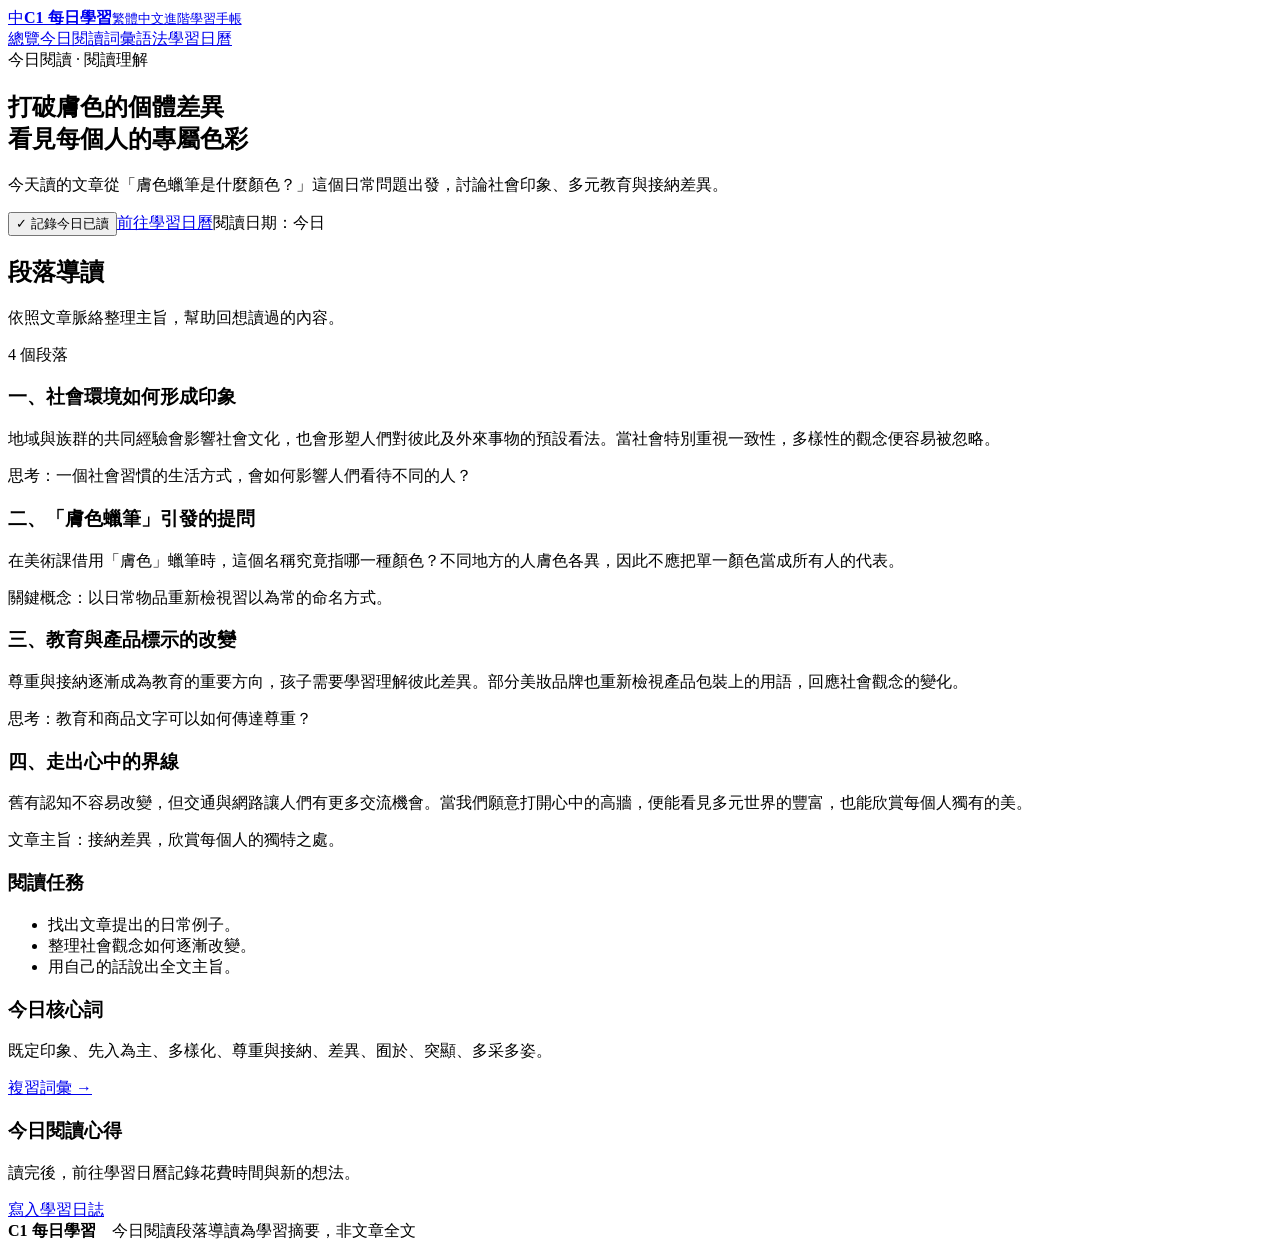
==== c1-bai-doc.html @ d9f83b08 "Add C1 study c1-bai-doc.html" ====
<!doctype html><html lang="zh-Hant"><head><meta charset="utf-8"><meta name="viewport" content="width=device-width,initial-scale=1"><meta name="theme-color" content="#f3f6fc"><title>C1 每日學習｜今日閱讀</title><link rel="preconnect" href="https://fonts.googleapis.com"><link rel="preconnect" href="https://fonts.gstatic.com" crossorigin><link href="https://fonts.googleapis.com/css2?family=DM+Sans:wght@400;500;600;700;800&family=Noto+Sans+TC:wght@400;500;600;700;800&display=swap" rel="stylesheet"><link rel="stylesheet" href="c1-theme.css"><script defer src="c1-study.js"></script></head><body data-page="reading"><header class="topbar"><div class="shell top-inner"><a class="brand" href="c1-hoc-moi-ngay.html"><span class="brand-mark">中</span><span><b>C1 每日學習</b><small>繁體中文進階學習手帳</small></span></a><nav class="nav"><a data-page="home" href="c1-hoc-moi-ngay.html">總覽</a><a data-page="reading" href="c1-bai-doc.html">今日閱讀</a><a data-page="vocab" href="c1-ci-hui.html">詞彙</a><a data-page="grammar" href="c1-yu-fa.html">語法</a><a data-page="calendar" href="c1-xue-xi-ri-li.html">學習日曆</a></nav><span class="date-chip" data-today></span></div></header><main class="shell main"><section class="hero"><div class="eyebrow">今日閱讀 · 閱讀理解</div><h1>打破膚色的個體差異<br><span class="gradient-text">看見每個人的專屬色彩</span></h1><p>今天讀的文章從「膚色蠟筆是什麼顏色？」這個日常問題出發，討論社會印象、多元教育與接納差異。</p><div class="hero-actions"><button class="btn btn-primary" id="markRead">✓ 記錄今日已讀</button><a class="btn btn-soft" href="c1-xue-xi-ri-li.html">前往學習日曆</a><span class="tag" id="readStatus">閱讀日期：今日</span></div></section><section class="page-grid"><div><div class="section-head"><div><h2>段落導讀</h2><p>依照文章脈絡整理主旨，幫助回想讀過的內容。</p></div><span class="tag">4 個段落</span></div><article class="article-card"><h3>一、社會環境如何形成印象</h3><p>地域與族群的共同經驗會影響社會文化，也會形塑人們對彼此及外來事物的預設看法。當社會特別重視一致性，多樣性的觀念便容易被忽略。</p><div class="keyline">思考：一個社會習慣的生活方式，會如何影響人們看待不同的人？</div></article><article class="article-card"><h3>二、「膚色蠟筆」引發的提問</h3><p>在美術課借用「膚色」蠟筆時，這個名稱究竟指哪一種顏色？不同地方的人膚色各異，因此不應把單一顏色當成所有人的代表。</p><div class="keyline">關鍵概念：以日常物品重新檢視習以為常的命名方式。</div></article><article class="article-card"><h3>三、教育與產品標示的改變</h3><p>尊重與接納逐漸成為教育的重要方向，孩子需要學習理解彼此差異。部分美妝品牌也重新檢視產品包裝上的用語，回應社會觀念的變化。</p><div class="keyline">思考：教育和商品文字可以如何傳達尊重？</div></article><article class="article-card"><h3>四、走出心中的界線</h3><p>舊有認知不容易改變，但交通與網路讓人們有更多交流機會。當我們願意打開心中的高牆，便能看見多元世界的豐富，也能欣賞每個人獨有的美。</p><div class="keyline">文章主旨：接納差異，欣賞每個人的獨特之處。</div></article></div><aside class="page-side"><div class="side-card"><h3>閱讀任務</h3><ul><li>找出文章提出的日常例子。</li><li>整理社會觀念如何逐漸改變。</li><li>用自己的話說出全文主旨。</li></ul></div><div class="side-card"><h3>今日核心詞</h3><p>既定印象、先入為主、多樣化、尊重與接納、差異、囿於、突顯、多采多姿。</p><a class="btn btn-soft" href="c1-ci-hui.html">複習詞彙 →</a></div><div class="side-card"><h3>今日閱讀心得</h3><p>讀完後，前往學習日曆記錄花費時間與新的想法。</p><a class="btn btn-primary" href="c1-xue-xi-ri-li.html">寫入學習日誌</a></div></aside></section></main><footer class="shell footer"><span><strong>C1 每日學習</strong>　今日閱讀</span><span>段落導讀為學習摘要，非文章全文</span></footer></body></html>
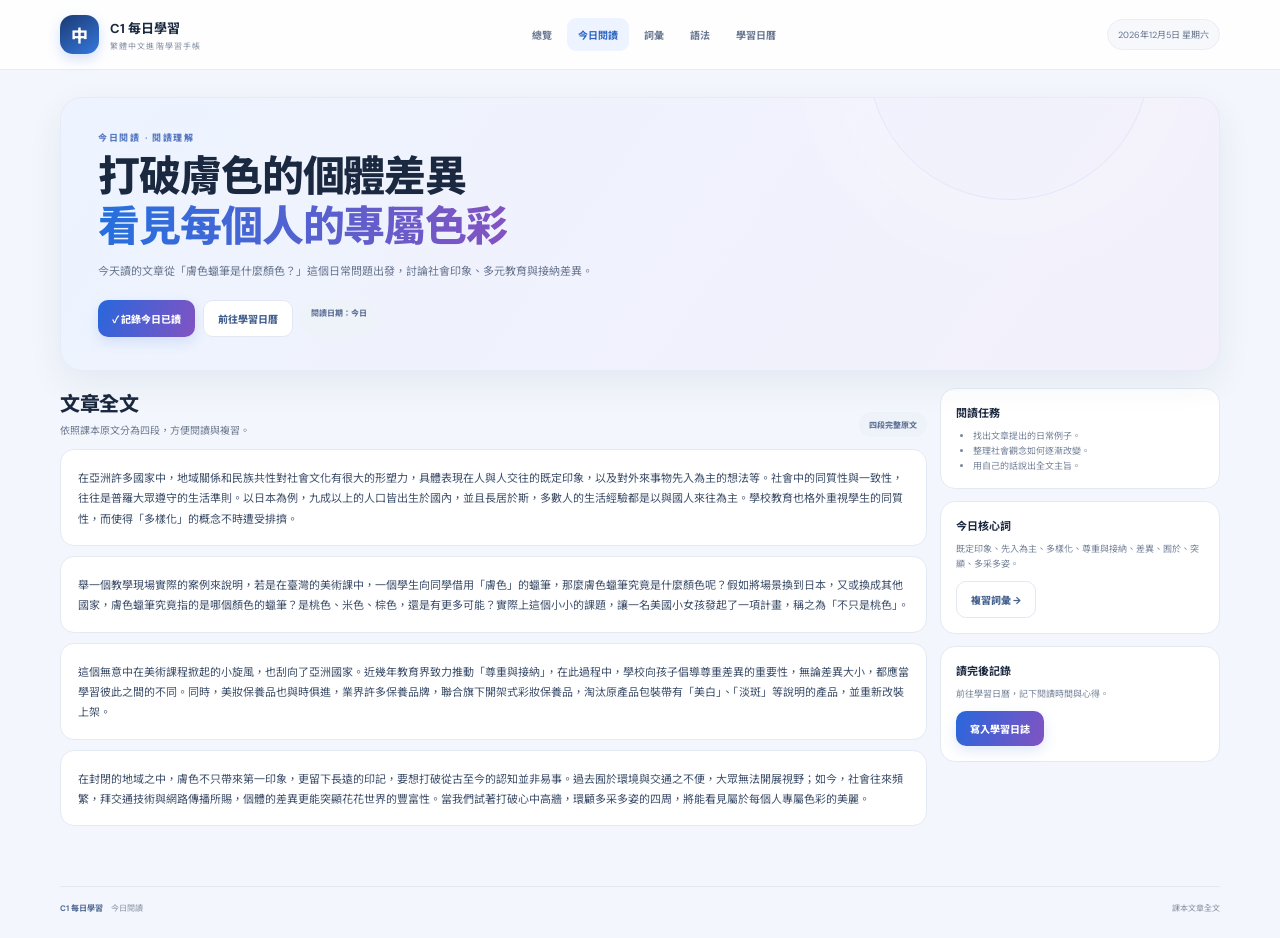
==== commit 201e4e7c: "Show complete reading passage on article page" ====
--- a/c1-bai-doc.html
+++ b/c1-bai-doc.html
@@ -1,2 +1,2 @@
-<!doctype html><html lang="zh-Hant"><head><meta charset="utf-8"><meta name="viewport" content="width=device-width,initial-scale=1"><meta name="theme-color" content="#f3f6fc"><title>C1 每日學習｜今日閱讀</title><link rel="preconnect" href="https://fonts.googleapis.com"><link rel="preconnect" href="https://fonts.gstatic.com" crossorigin><link href="https://fonts.googleapis.com/css2?family=DM+Sans:wght@400;500;600;700;800&family=Noto+Sans+TC:wght@400;500;600;700;800&display=swap" rel="stylesheet"><link rel="stylesheet" href="c1-theme.css"><script defer src="c1-study.js"></script></head><body data-page="reading"><header class="topbar"><div class="shell top-inner"><a class="brand" href="c1-hoc-moi-ngay.html"><span class="brand-mark">中</span><span><b>C1 每日學習</b><small>繁體中文進階學習手帳</small></span></a><nav class="nav"><a data-page="home" href="c1-hoc-moi-ngay.html">總覽</a><a data-page="reading" href="c1-bai-doc.html">今日閱讀</a><a data-page="vocab" href="c1-ci-hui.html">詞彙</a><a data-page="grammar" href="c1-yu-fa.html">語法</a><a data-page="calendar" href="c1-xue-xi-ri-li.html">學習日曆</a></nav><span class="date-chip" data-today></span></div></header><main class="shell main"><section class="hero"><div class="eyebrow">今日閱讀 · 閱讀理解</div><h1>打破膚色的個體差異<br><span class="gradient-text">看見每個人的專屬色彩</span></h1><p>今天讀的文章從「膚色蠟筆是什麼顏色？」這個日常問題出發，討論社會印象、多元教育與接納差異。</p><div class="hero-actions"><button class="btn btn-primary" id="markRead">✓ 記錄今日已讀</button><a class="btn btn-soft" href="c1-xue-xi-ri-li.html">前往學習日曆</a><span class="tag" id="readStatus">閱讀日期：今日</span></div></section><section class="page-grid"><div><div class="section-head"><div><h2>段落導讀</h2><p>依照文章脈絡整理主旨，幫助回想讀過的內容。</p></div><span class="tag">4 個段落</span></div><article class="article-card"><h3>一、社會環境如何形成印象</h3><p>地域與族群的共同經驗會影響社會文化，也會形塑人們對彼此及外來事物的預設看法。當社會特別重視一致性，多樣性的觀念便容易被忽略。</p><div class="keyline">思考：一個社會習慣的生活方式，會如何影響人們看待不同的人？</div></article><article class="article-card"><h3>二、「膚色蠟筆」引發的提問</h3><p>在美術課借用「膚色」蠟筆時，這個名稱究竟指哪一種顏色？不同地方的人膚色各異，因此不應把單一顏色當成所有人的代表。</p><div class="keyline">關鍵概念：以日常物品重新檢視習以為常的命名方式。</div></article><article class="article-card"><h3>三、教育與產品標示的改變</h3><p>尊重與接納逐漸成為教育的重要方向，孩子需要學習理解彼此差異。部分美妝品牌也重新檢視產品包裝上的用語，回應社會觀念的變化。</p><div class="keyline">思考：教育和商品文字可以如何傳達尊重？</div></article><article class="article-card"><h3>四、走出心中的界線</h3><p>舊有認知不容易改變，但交通與網路讓人們有更多交流機會。當我們願意打開心中的高牆，便能看見多元世界的豐富，也能欣賞每個人獨有的美。</p><div class="keyline">文章主旨：接納差異，欣賞每個人的獨特之處。</div></article></div><aside class="page-side"><div class="side-card"><h3>閱讀任務</h3><ul><li>找出文章提出的日常例子。</li><li>整理社會觀念如何逐漸改變。</li><li>用自己的話說出全文主旨。</li></ul></div><div class="side-card"><h3>今日核心詞</h3><p>既定印象、先入為主、多樣化、尊重與接納、差異、囿於、突顯、多采多姿。</p><a class="btn btn-soft" href="c1-ci-hui.html">複習詞彙 →</a></div><div class="side-card"><h3>今日閱讀心得</h3><p>讀完後，前往學習日曆記錄花費時間與新的想法。</p><a class="btn btn-primary" href="c1-xue-xi-ri-li.html">寫入學習日誌</a></div></aside></section></main><footer class="shell footer"><span><strong>C1 每日學習</strong>　今日閱讀</span><span>段落導讀為學習摘要，非文章全文</span></footer></body></html>
+<!doctype html><html lang="zh-Hant"><head><meta charset="utf-8"><meta name="viewport" content="width=device-width,initial-scale=1"><meta name="theme-color" content="#f3f6fc"><title>C1 每日學習｜今日閱讀</title><link rel="preconnect" href="https://fonts.googleapis.com"><link rel="preconnect" href="https://fonts.gstatic.com" crossorigin><link href="https://fonts.googleapis.com/css2?family=DM+Sans:wght@400;500;600;700;800&family=Noto+Sans+TC:wght@400;500;600;700;800&display=swap" rel="stylesheet"><link rel="stylesheet" href="c1-theme.css"><script defer src="c1-study.js"></script></head><body data-page="reading"><header class="topbar"><div class="shell top-inner"><a class="brand" href="c1-hoc-moi-ngay.html"><span class="brand-mark">中</span><span><b>C1 每日學習</b><small>繁體中文進階學習手帳</small></span></a><nav class="nav"><a data-page="home" href="c1-hoc-moi-ngay.html">總覽</a><a data-page="reading" href="c1-bai-doc.html">今日閱讀</a><a data-page="vocab" href="c1-ci-hui.html">詞彙</a><a data-page="grammar" href="c1-yu-fa.html">語法</a><a data-page="calendar" href="c1-xue-xi-ri-li.html">學習日曆</a></nav><span class="date-chip" data-today></span></div></header><main class="shell main"><section class="hero"><div class="eyebrow">今日閱讀 · 閱讀理解</div><h1>打破膚色的個體差異<br><span class="gradient-text">看見每個人的專屬色彩</span></h1><p>今天讀的文章從「膚色蠟筆是什麼顏色？」這個日常問題出發，討論社會印象、多元教育與接納差異。</p><div class="hero-actions"><button class="btn btn-primary" id="markRead">✓ 記錄今日已讀</button><a class="btn btn-soft" href="c1-xue-xi-ri-li.html">前往學習日曆</a><span class="tag" id="readStatus">閱讀日期：今日</span></div></section><section class="page-grid"><div><div class="section-head"><div><h2>文章全文</h2><p>依照課本原文分為四段，方便閱讀與複習。</p></div><span class="tag">四段完整原文</span></div><div class="full-article"><article class="article-card"><p>在亞洲許多國家中，地域關係和民族共性對社會文化有很大的形塑力，具體表現在人與人交往的既定印象，以及對外來事物先入為主的想法等。社會中的同質性與一致性，往往是普羅大眾遵守的生活準則。以日本為例，九成以上的人口皆出生於國內，並且長居於斯，多數人的生活經驗都是以與國人來往為主。學校教育也格外重視學生的同質性，而使得「多樣化」的概念不時遭受排擠。</p></article><article class="article-card"><p>舉一個教學現場實際的案例來說明，若是在臺灣的美術課中，一個學生向同學借用「膚色」的蠟筆，那麼膚色蠟筆究竟是什麼顏色呢？假如將場景換到日本，又或換成其他國家，膚色蠟筆究竟指的是哪個顏色的蠟筆？是桃色、米色、棕色，還是有更多可能？實際上這個小小的課題，讓一名美國小女孩發起了一項計畫，稱之為「不只是桃色」。</p></article><article class="article-card"><p>這個無意中在美術課程掀起的小旋風，也刮向了亞洲國家。近幾年教育界致力推動「尊重與接納」，在此過程中，學校向孩子倡導尊重差異的重要性，無論差異大小，都應當學習彼此之間的不同。同時，美妝保養品也與時俱進，業界許多保養品牌，聯合旗下開架式彩妝保養品，淘汰原產品包裝帶有「美白」、「淡斑」等說明的產品，並重新改裝上架。</p></article><article class="article-card"><p>在封閉的地域之中，膚色不只帶來第一印象，更留下長遠的印記，要想打破從古至今的認知並非易事。過去囿於環境與交通之不便，大眾無法開展視野；如今，社會往來頻繁，拜交通技術與網路傳播所賜，個體的差異更能突顯花花世界的豐富性。當我們試著打破心中高牆，環顧多采多姿的四周，將能看見屬於每個人專屬色彩的美麗。</p></article></div></div><aside class="page-side"><div class="side-card"><h3>閱讀任務</h3><ul><li>找出文章提出的日常例子。</li><li>整理社會觀念如何逐漸改變。</li><li>用自己的話說出全文主旨。</li></ul></div><div class="side-card"><h3>今日核心詞</h3><p>既定印象、先入為主、多樣化、尊重與接納、差異、囿於、突顯、多采多姿。</p><a class="btn btn-soft" href="c1-ci-hui.html">複習詞彙 →</a></div><div class="side-card"><h3>讀完後記錄</h3><p>前往學習日曆，記下閱讀時間與心得。</p><a class="btn btn-primary" href="c1-xue-xi-ri-li.html">寫入學習日誌</a></div></aside></section></main><footer class="shell footer"><span><strong>C1 每日學習</strong>　今日閱讀</span><span>課本文章全文</span></footer></body></html>
 
--- a/c1-theme.css
+++ b/c1-theme.css
@@ -0,0 +1,4 @@
+:root{--ink:#1b2940;--muted:#6e7a91;--paper:#f3f6fc;--white:#fff;--line:#e4eaf4;--blue:#2867dc;--blue-dark:#214eb4;--violet:#8751c2;--blue-pale:#edf3ff;--lilac:#f2edfb;--pink:#f8edf2;--mint:#eaf5f0;--shadow:0 12px 35px rgba(34,58,105,.07);font-family:"DM Sans","Noto Sans TC",sans-serif;color:var(--ink)}
+*{box-sizing:border-box}html{scroll-behavior:smooth}body{margin:0;background:var(--paper);min-width:320px}a{color:inherit}button,input,select,textarea{font:inherit}button{cursor:pointer}.shell{width:min(1160px,calc(100% - 40px));margin:auto}.topbar{height:70px;background:#ffffffdb;backdrop-filter:blur(12px);border-bottom:1px solid #e7ebf3;position:sticky;top:0;z-index:5}.top-inner{height:100%;display:flex;align-items:center;justify-content:space-between;gap:20px}.brand{display:flex;align-items:center;gap:11px;text-decoration:none;flex:none}.brand-mark{width:39px;height:39px;border-radius:13px;background:linear-gradient(145deg,#1b3a72,#3479df);color:white;display:grid;place-items:center;font:800 17px "Noto Sans TC";box-shadow:0 5px 13px #2867dc33}.brand b{font-size:13px;display:block}.brand small{display:block;font-size:8px;letter-spacing:1.1px;color:#8792a4;margin-top:3px}.nav{display:flex;align-items:center;gap:4px}.nav a{font-size:10px;font-weight:700;text-decoration:none;color:#697790;padding:9px 11px;border-radius:9px;white-space:nowrap}.nav a:hover,.nav a.active{background:#edf3ff;color:#2b64c4}.date-chip{font-size:9px;color:#66748d;background:#f7f8fc;border:1px solid #e9edf5;border-radius:20px;padding:8px 10px;white-space:nowrap}.main{padding:27px 0 50px}.hero{background:linear-gradient(125deg,#edf4ff 0%,#f3f0fb 100%);border:1px solid #e5ebf7;border-radius:22px;padding:33px 37px;position:relative;overflow:hidden;box-shadow:var(--shadow);margin-bottom:17px}.hero:after{content:"";position:absolute;width:280px;height:280px;border:1px solid #b8c9f147;border-radius:50%;right:6%;top:-180px;box-shadow:0 0 0 35px #ffffff16,0 0 0 70px #ffffff12}.eyebrow{font-size:9px;color:#577ac2;letter-spacing:1.7px;font-weight:800;text-transform:uppercase;margin-bottom:8px;position:relative;z-index:1}.hero h1{font:800 clamp(27px,4vw,42px)/1.18 "DM Sans","Noto Sans TC";letter-spacing:-1.1px;margin:0;max-width:720px;position:relative;z-index:1}.gradient-text{background:linear-gradient(90deg,#2470df,#8353c1);-webkit-background-clip:text;background-clip:text;color:transparent}.hero p{font-size:11px;line-height:1.8;color:#68758e;max-width:680px;margin:11px 0 0;position:relative;z-index:1}.hero-actions{display:flex;gap:8px;margin-top:18px;flex-wrap:wrap;position:relative;z-index:1}.btn{border:0;border-radius:10px;padding:10px 14px;font-size:10px;font-weight:800;text-decoration:none;display:inline-flex;align-items:center;justify-content:center;gap:6px}.btn-primary{background:linear-gradient(110deg,#2867dc,#8253c2);color:#fff;box-shadow:0 5px 13px #4575d52b}.btn-soft{background:#fff;color:#46638f;border:1px solid #e2e8f3}.stats{display:grid;grid-template-columns:repeat(4,1fr);gap:11px;margin:0 0 23px}.stat{background:#fff;border:1px solid var(--line);border-radius:15px;padding:15px 17px;box-shadow:0 5px 18px #253c6410}.stat:nth-child(2){background:linear-gradient(135deg,#fff,#f4f0fb)}.stat:nth-child(3){background:linear-gradient(135deg,#fff,#edf6fa)}.stat-top{font-size:9px;color:#77849a;font-weight:700;display:flex;justify-content:space-between}.stat-icon{color:#7a67bc;font-size:16px}.stat strong{font:800 25px "DM Sans";display:block;margin:8px 0 2px;color:#243a60}.stat small{font-size:8px;color:#8994a6}.section{margin:0 0 25px}.section-head{display:flex;justify-content:space-between;align-items:end;gap:15px;margin-bottom:12px}.section-head h2{font:800 20px "DM Sans","Noto Sans TC";margin:0;letter-spacing:-.4px}.section-head p{font-size:10px;color:var(--muted);margin:5px 0 0}.tag{font-size:8px;font-weight:800;color:#63769a;background:#eef2f9;border-radius:20px;padding:7px 10px;white-space:nowrap}.card{background:#fff;border:1px solid var(--line);border-radius:16px;padding:17px;box-shadow:var(--shadow)}.grid-2{display:grid;grid-template-columns:1fr 1fr;gap:12px}.grid-3{display:grid;grid-template-columns:repeat(3,1fr);gap:11px}.tile{background:#fff;border:1px solid var(--line);border-radius:15px;padding:16px;text-decoration:none;display:block;box-shadow:0 5px 18px #253c640a;transition:.16s}.tile:hover{transform:translateY(-2px);box-shadow:var(--shadow);border-color:#cad8f0}.tile-icon{height:32px;width:32px;border-radius:10px;display:grid;place-items:center;background:#edf3ff;color:#4e75bd;font-size:15px;margin-bottom:10px}.tile:nth-child(2) .tile-icon{background:#f2edfb;color:#8063b5}.tile:nth-child(3) .tile-icon{background:#edf6fa;color:#5486a0}.tile h3{font-size:12px;margin:0 0 5px}.tile p{font-size:9px;line-height:1.6;color:#78859a;margin:0}.tile .arrow{font-size:9px;color:#6282bb;font-weight:800;display:block;margin-top:12px}.week{display:grid;grid-template-columns:repeat(7,1fr);gap:6px}.weekday,.day-cell{text-align:center;border-radius:10px}.weekday{font-size:8px;color:#8994a6;padding:5px}.day-cell{min-height:52px;background:#f6f8fc;border:1px solid #edf0f6;padding:7px 2px;font-size:9px;color:#66748b;position:relative}.day-cell.empty{background:transparent;border-color:transparent}.day-cell.done{background:#e9f1ff;border-color:#d9e5fb;color:#3566b6;font-weight:800}.day-cell.today{outline:2px solid #b6c8f1}.day-cell .dot{display:block;width:5px;height:5px;border-radius:50%;background:#8b69c5;margin:5px auto 0}.page-grid{display:grid;grid-template-columns:1fr 280px;gap:13px;align-items:start}.page-side{display:grid;gap:12px}.side-card{padding:15px;background:#fff;border:1px solid var(--line);border-radius:15px}.side-card h3{font-size:11px;margin:0 0 9px}.side-card p,.side-card li{font-size:9px;color:#77849a;line-height:1.65}.side-card ul{padding-left:17px;margin:0}.search{width:100%;border:1px solid var(--line);border-radius:10px;padding:10px 12px;font-size:10px;outline:none;background:#fff;margin-bottom:10px}.search:focus,.field input:focus,.field select:focus,.field textarea:focus{border-color:#86a5e1;box-shadow:0 0 0 3px #668dde17}.word-grid{display:grid;grid-template-columns:repeat(2,minmax(0,1fr));gap:9px}.word-card{background:#fff;border:1px solid var(--line);border-radius:12px;padding:12px;border-left:3px solid #96b4eb}.word-card:nth-child(3n+2){border-left-color:#b7a0df}.word-card:nth-child(3n){border-left-color:#9fcacb}.word-card.mastered{background:#f6f8fc;opacity:.72}.word-main{display:flex;gap:8px;align-items:baseline;flex-wrap:wrap}.word-main strong{font:800 19px "Noto Sans TC";color:#263f66}.pinyin{font-size:9px;color:#8290a5}.word-meaning{font-size:10px;font-weight:700;margin:5px 0;color:#394d6d}.word-note{font-size:8px;color:#8590a2}.mini-btn{margin-top:8px;border:1px solid #e7ebf3;border-radius:7px;background:#f8f9fc;color:#71809a;padding:5px 7px;font-size:8px;font-weight:700}.word-card.mastered .mini-btn{background:#e9f1ff;color:#3566b6;border-color:#d6e3fb}.grammar-list{display:grid;gap:9px}.grammar-card{padding:14px;border:1px solid #e6ebf3;border-radius:12px;background:linear-gradient(120deg,#fff,#f8faff);border-left:3px solid #6f95dd}.grammar-card:nth-child(3n+2){border-left-color:#9c7bc9}.grammar-card:nth-child(3n){border-left-color:#75aab3}.grammar-head{display:flex;align-items:baseline;gap:8px;flex-wrap:wrap}.grammar-head strong{font:800 16px "Noto Sans TC";color:#2b456c}.grammar-card p{font-size:9px;line-height:1.6;color:#718097;margin:6px 0}.example{font:10px/1.6 "Noto Sans TC";color:#3e5273}.example span{display:block;font-family:"DM Sans","Noto Sans TC";font-size:9px;color:#8290a3;margin-top:3px}.article-card{background:#fff;border:1px solid var(--line);border-radius:14px;padding:17px;margin-bottom:10px}.article-card h3{font:700 13px "Noto Sans TC";margin:0 0 8px}.article-card p{font:11px/1.85 "Noto Sans TC";color:#3f506b;margin:0}.article-card .keyline{margin-top:10px;background:#f3f6fc;border-radius:9px;padding:9px 11px;color:#61718c;font:9px/1.65 "Noto Sans TC"}.calendar-tools{display:flex;align-items:center;justify-content:space-between;margin-bottom:10px}.calendar-tools button{border:1px solid var(--line);background:#fff;border-radius:8px;width:30px;height:30px;color:#52688b}.calendar-tools strong{font-size:12px}.calendar-grid{display:grid;grid-template-columns:repeat(7,1fr);gap:5px}.cal-head{font-size:8px;text-align:center;color:#8994a6;padding:4px}.cal-day{min-height:64px;background:#f8f9fc;border:1px solid #edf0f5;border-radius:9px;padding:7px;font-size:9px;color:#62718b;cursor:pointer;text-align:left}.cal-day:hover{border-color:#b5c9ef;background:#f3f7ff}.cal-day.muted{background:transparent;border-color:transparent;cursor:default}.cal-day.selected{background:#eaf1ff;border-color:#9eb9ed;box-shadow:inset 0 0 0 1px #9eb9ed}.cal-day.studied:after{content:"";display:block;width:6px;height:6px;border-radius:50%;background:#8064b9;margin-top:10px}.calendar-key{font-size:8px;color:#8290a3;margin-top:9px}.log-layout{display:grid;grid-template-columns:1fr 1fr;gap:12px}.log-form{background:linear-gradient(145deg,#fff,#f9faff);border:1px solid var(--line);border-radius:15px;padding:17px}.log-form h3{font-size:13px;margin:0 0 5px}.log-form>p{font-size:9px;line-height:1.6;color:#7a879b;margin:0 0 12px}.field{display:grid;gap:5px;margin:9px 0}.field label{font-size:9px;font-weight:700;color:#667590}.field input,.field select,.field textarea{width:100%;border:1px solid #e3e8f0;background:#fff;border-radius:8px;padding:9px;font-size:10px;color:var(--ink);outline:none}.field textarea{min-height:76px;resize:vertical;line-height:1.6}.field-row{display:grid;grid-template-columns:1fr 1fr;gap:8px}.save-status{font-size:8px;color:#6680ad;margin-left:8px}.history-list{display:grid;gap:7px;max-height:300px;overflow:auto}.history-item{display:grid;grid-template-columns:68px 1fr auto;gap:9px;align-items:center;border:1px solid #e9edf4;border-radius:10px;padding:9px}.history-date{font-size:8px;font-weight:800;color:#4c6795}.history-desc strong{font-size:9px;display:block}.history-desc small{font-size:8px;color:#8590a2;display:block;margin-top:3px}.history-time{font-size:8px;font-weight:800;color:#7763ac}.empty{padding:20px;text-align:center;color:#8994a6;font-size:9px;border:1px dashed #dce3ee;border-radius:10px}.footer{border-top:1px solid #e4e9f1;padding:15px 0 25px;color:#8792a4;font-size:8px;display:flex;justify-content:space-between;gap:10px}.footer strong{color:#526b95}
+@media(max-width:850px){.nav a{padding:8px 7px;font-size:9px}.page-grid{grid-template-columns:1fr 230px}.hero:after{right:-80px}.stats{grid-template-columns:repeat(2,1fr)}}@media(max-width:650px){.shell{width:calc(100% - 26px)}.topbar{height:auto;min-height:62px}.top-inner{flex-wrap:wrap;padding:9px 0}.brand small{display:none}.nav{order:3;width:100%;overflow:auto;border-top:1px solid #edf0f5;padding-top:5px}.nav a{font-size:9px}.date-chip{font-size:8px}.main{padding-top:17px}.hero{padding:24px 20px}.hero h1{font-size:28px}.hero:after{right:-160px}.grid-3{grid-template-columns:1fr}.page-grid,.log-layout,.grid-2{grid-template-columns:1fr}.page-side{grid-template-columns:1fr 1fr}.section-head h2{font-size:18px}.word-grid{grid-template-columns:1fr 1fr}.cal-day{min-height:50px;padding:5px;font-size:8px}.footer{flex-direction:column}}@media(max-width:390px){.word-grid{grid-template-columns:1fr}.stats{gap:7px}.stat{padding:12px}.stat strong{font-size:22px}.page-side{grid-template-columns:1fr}}
+
